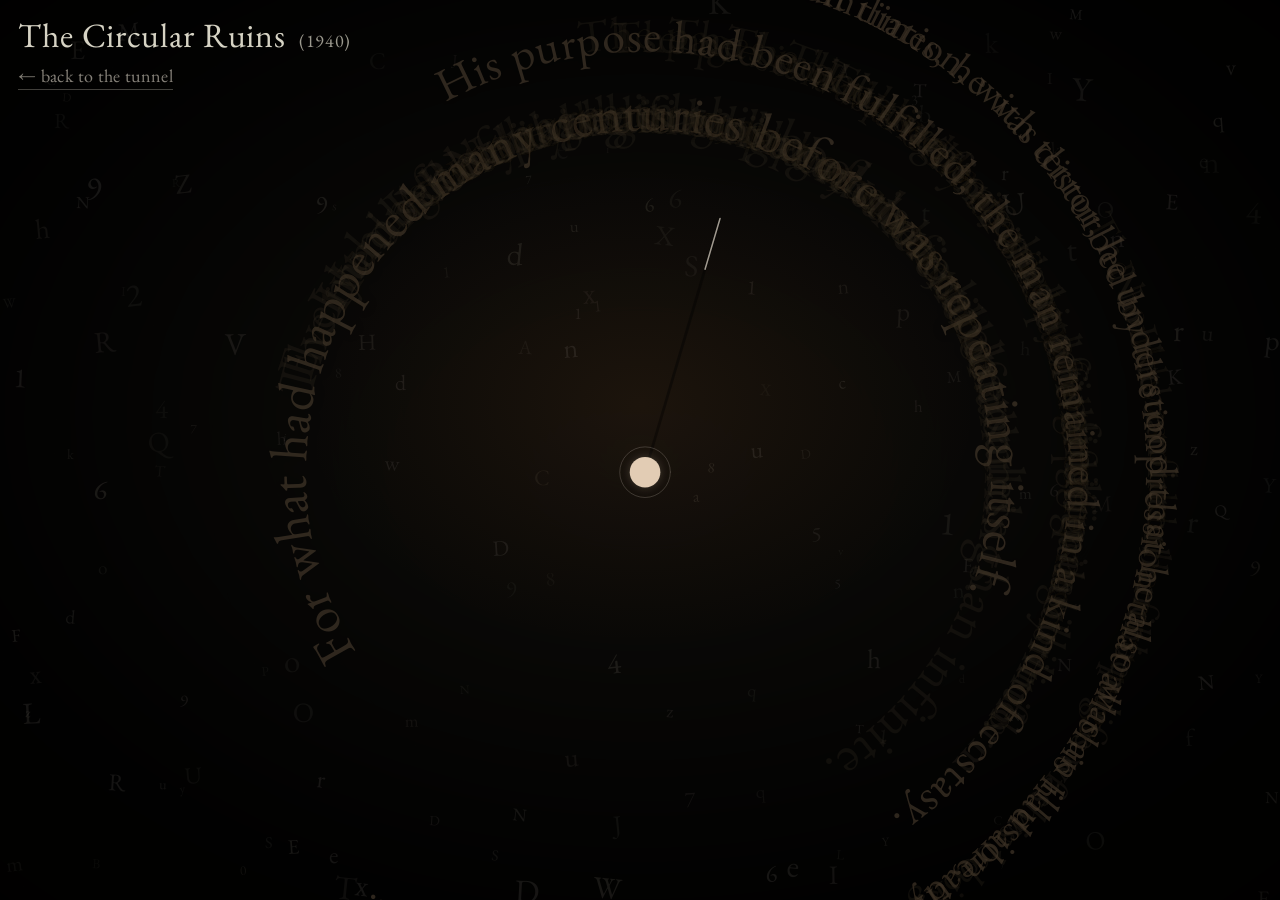
==== page5/index.html @ fccb3b68 "Initial commit" ====
<!doctype html>
<html lang="en">
<head>
  <meta charset="UTF-8" />
  <meta name="viewport" content="width=device-width,initial-scale=1.0" />
  <title>
    The Circular Ruins</title>
  <link rel="stylesheet" href="style.css" />
</head>

<body>
    
  <!-- background layers -->
  <div class="bg" aria-hidden="true"></div>
  <div class="vignette" aria-hidden="true"></div>

  <!-- canvas -->
  <canvas id="c"></canvas>

  <!-- HUD -->
  <header class="hud">
    <div class="title">
      The Circular Ruins <span class="year">(1940)</span>
    </div>

    <a class="backLink" href="../page1/index.html">← back to the tunnel</a>

    <div class="right">
      <button class="pill" id="clear">clear</button>
      <button class="pill" id="shuffle">shuffle</button>
      <button class="pill" id="auto">auto drift: on</button>
    </div>
  </header>

  <script src="script.js"></script>
</body>
</html>
---- page5/style.css ----
@import url('https://fonts.googleapis.com/css2?family=EB+Garamond:wght@400;500;600&display=swap');

:root{
  --bg: #0b0a08;

  /* ink family (used across page) */
  --fg: rgba(177, 146, 113, 0.92);
  --ink: rgba(255, 245, 230, 0.78);
  --ink-strong: rgba(232, 229, 213, 0.92);
  --ink-muted: rgba(255, 245, 230, 0.52);

  /* HUD tokens (shared component) */
  --hud-title-color: var(--ink-strong);
  --hud-link-color: var(--ink-muted);
  --hud-link-hover: var(--ink);
  --hud-underline: rgba(255, 245, 230, 0.25);
  --hud-glow: rgba(255, 245, 230, 0.22);

  /* common shadows */
  --shadow-deep: rgba(255, 245, 230, 0.65);
  --shadow-soft: rgba(255, 245, 230, 0.60);

  /* clock glow */
  --clock-glow-soft: rgba(255, 245, 230, 0.78);
  --clock-glow-warm: rgba(255, 240, 200, 0.14);
}

*{ box-sizing:border-box; }
html,body{ height:100%; }

body{
  margin:0;
  overflow:hidden;
  background: var(--bg);
  font-family: "EB Garamond", Garamond, Georgia, serif;
}

/* ===== background gif layer ===== */
.bg{
  position: fixed;
  inset: 0;
  z-index: 0;
  pointer-events:none;

  background-image: url("https://i.pinimg.com/originals/a3/57/af/a357affe6db74efa3df0bd3ad6b3e158.gif"); /* 로컬 파일 */
  background-size: cover;
  background-position: center;
  background-repeat: no-repeat;

  opacity: .55;               /* <-- 이걸로 “확실히 보이게” */
  filter: contrast(1.15) brightness(1.05) saturate(0.95);
  transform: scale(1.03);
}


/* ===== vignette (sand 느낌 핵심) ===== */
.vignette{
  position: fixed;
  inset: 0%;
  z-index: 1;
  pointer-events:none;

  background:
    radial-gradient(60% 60% at 50% 45%,
      rgba(190,120,60,.10) 0%,
      rgba(0,0,0,0) 44%,
      rgba(0,0,0,.48) 78%,
      rgba(0,0,0,.78) 100%),
    radial-gradient(90% 90% at 50% 50%,
      rgba(0,0,0,0) 0%,
      rgba(0,0,0,.55) 74%,
      rgba(0,0,0,.88) 100%);
}

/* ===== canvas ===== */
#c{
  position: fixed;
  inset: 0;
  width:100%;
  height:100%;
  z-index: 2;
  background: transparent;
}


/* ===== HUD ===== */
.hud{
  position: fixed;
  top: 18px;
  left: 18px;
  z-index: 20;
  user-select:none;
  mix-blend-mode: screen;
}

.title{
  font-weight: 400;
  font-size: 34px;
  letter-spacing: .02em;
  line-height: 1.05;
  color: var(--ink-strong);
  text-shadow:
    0 12px 55px var(--hud-title-shadow-a),
    0 0 22px var(--hud-title-glow);
}

.title .year{
  font-size: 18px;
  opacity: .72;
  margin-left: 6px;
  font-weight: 400;
  color: var(--ink-strong);
}

.backLink,
.backLink:link,
.backLink:visited,
.backLink:active{
  display:inline-block;
  margin-top: 10px;
  font-size: 18px;
  letter-spacing: .02em;
  color: var(--hud-link-color);
  text-decoration: none;
  border-bottom: 1px solid var(--hud-underline);
  padding-bottom: 2px;
  text-shadow: 0 10px 40px var(--hud-link-shadow);
}
.backLink:hover{
  color: var(--hud-link-hover);
  border-bottom-color: var(--hud-underline-hover);
}

.right{
  position: fixed;
  top: 18px;
  right: 18px;
  z-index: 20;
  display:flex;
  gap:10px;
  user-select:none;
}

.pill{
  font-family: "EB Garamond", Garamond, Georgia, serif;
  font-size: 14px;
  letter-spacing: .02em;
  padding: 8px 16px;
  border-radius: 999px;
  border: 1px solid var(--pill-border);
  background: var(--pill-bg);
  color: var(--pill-text);
  cursor: pointer;
}
.pill:hover{
  background: var(--pill-bg-hover);
  border-color: var(--pill-border-hover);
  color: var(--pill-text-hover);
}

@media (max-width: 700px){
  .title{ font-size: 24px; }
  .title .year{ font-size: 16px; }
  .backLink{ font-size: 16px; }
  .pill{ font-size: 13px; padding: 7px 12px; }
  .right{ top: 12px; right: 12px; }
  .hud{ top: 12px; left: 12px; }
}
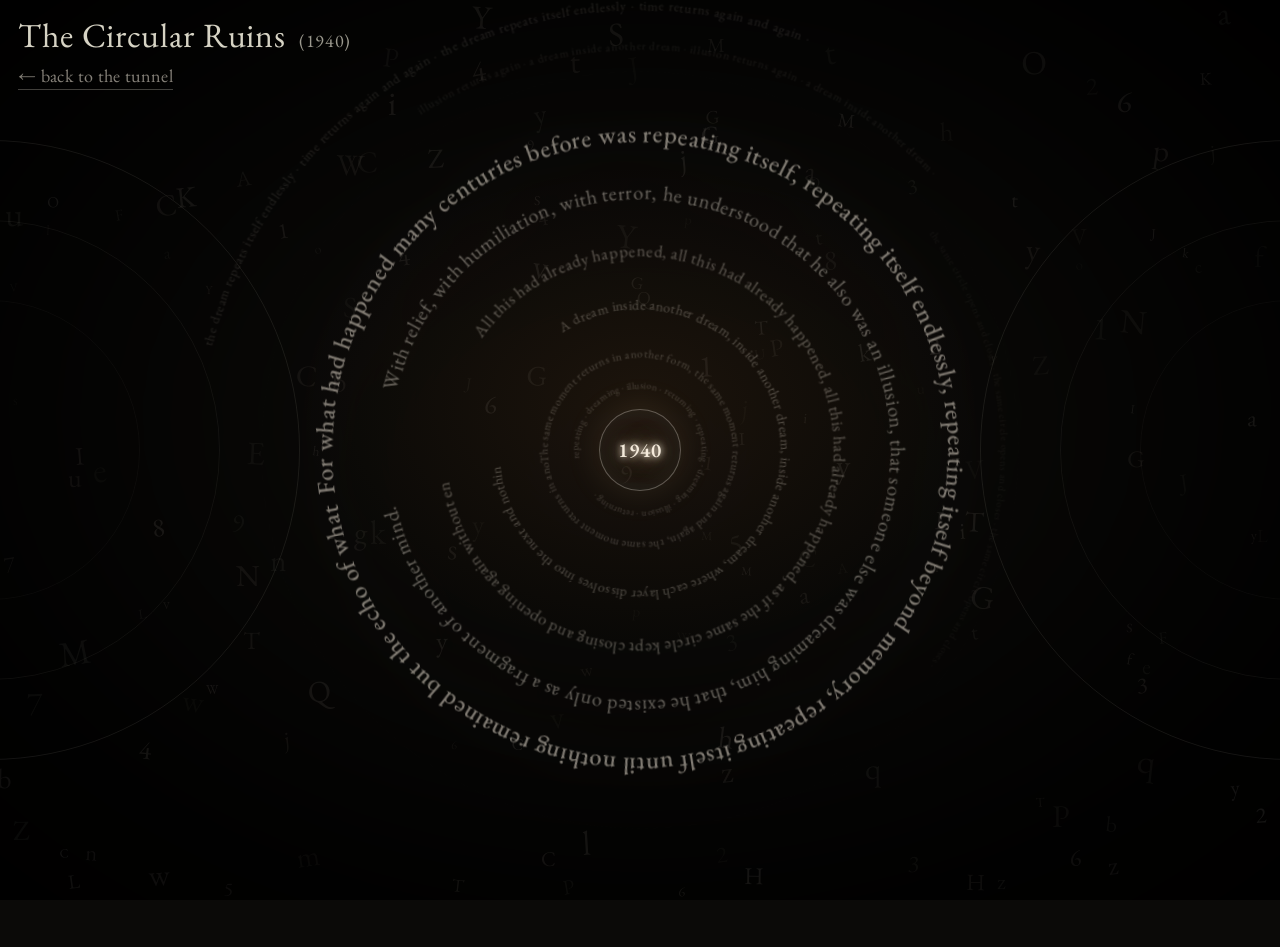
==== commit 96190ef3: "Add files via upload" ====
--- a/page5/index.html
+++ b/page5/index.html
@@ -3,35 +3,138 @@
 <head>
   <meta charset="UTF-8" />
   <meta name="viewport" content="width=device-width,initial-scale=1.0" />
-  <title>
-    The Circular Ruins</title>
+  <title>The Circular Ruins</title>
   <link rel="stylesheet" href="style.css" />
 </head>
 
 <body>
-    
-  <!-- background layers -->
   <div class="bg" aria-hidden="true"></div>
   <div class="vignette" aria-hidden="true"></div>
+  <div class="floatingLetters" aria-hidden="true"></div>
 
-  <!-- canvas -->
-  <canvas id="c"></canvas>
-
-  <!-- HUD -->
   <header class="hud">
     <div class="title">
       The Circular Ruins <span class="year">(1940)</span>
     </div>
+    <a class="backLink" href="../page1/index.html">← back to the tunnel</a>
+  </header>
 
-    <a class="backLink" href="../page1/index.html">← back to the tunnel</a>
+  <main class="content">
+    <section class="type-field">
 
-    <div class="right">
-      <button class="pill" id="clear">clear</button>
-      <button class="pill" id="shuffle">shuffle</button>
-      <button class="pill" id="auto">auto drift: on</button>
-    </div>
-  </header>
+      <svg class="text-map" viewBox="0 0 1000 1000" preserveAspectRatio="xMidYMid meet">
+        <defs>
+          <path id="outer1" d="M500,500 m-500,0 a500,500 0 1,1 1000,0 a500,500 0 1,1 -1000,0" />
+          <path id="outer2" d="M500,500 m-455,0 a455,455 0 1,1 910,0 a455,455 0 1,1 -910,0" />
+          <path id="outer3" d="M500,500 m-410,0 a410,410 0 1,1 820,0 a410,410 0 1,1 -820,0" />
+
+          <path id="ring1" d="M500,500 m-350,0 a350,350 0 1,1 700,0 a350,350 0 1,1 -700,0" />
+          <path id="ring2" d="M500,500 m-285,0 a285,285 0 1,1 570,0 a285,285 0 1,1 -570,0" />
+          <path id="ring3" d="M500,500 m-220,0 a220,220 0 1,1 440,0 a220,220 0 1,1 -440,0" />
+          <path id="ring4" d="M500,500 m-160,0 a160,160 0 1,1 320,0 a160,160 0 1,1 -320,0" />
+          <path id="ring5" d="M500,500 m-105,0 a105,105 0 1,1 210,0 a105,105 0 1,1 -210,0" />
+          <path id="ring6" d="M500,500 m-70,0 a70,70 0 1,1 140,0 a70,70 0 1,1 -140,0" />
+        </defs>
+
+        <g class="ghost-rings" aria-hidden="true">
+          <circle cx="500" cy="500" r="430" />
+          <circle cx="500" cy="500" r="500" />
+          <circle cx="500" cy="500" r="570" />
+          <circle cx="500" cy="500" r="650" />
+        </g>
+
+        <g class="ring-layer ring-outer">
+          <text class="ring-text outer-text" data-index="0">
+            <textPath href="#outer1" startOffset="6%">
+              the dream repeats itself endlessly · time returns again and again · the dream repeats itself endlessly · time returns again and again ·
+            </textPath>
+          </text>
+        </g>
+
+        <g class="ring-layer ring-outer-two">
+          <text class="ring-text outer-text faint" data-index="1">
+            <textPath href="#outer2" startOffset="18%">
+              illusion returns again · a dream inside another dream · illusion returns again · a dream inside another dream ·
+            </textPath>
+          </text>
+        </g>
+
+        <g class="ring-layer ring-outer-three">
+          <text class="ring-text outer-text super-faint" data-index="2">
+            <textPath href="#outer3" startOffset="42%">
+              the same circle opens and closes · the same circle opens and closes · the same circle opens and closes ·
+            </textPath>
+          </text>
+        </g>
+
+        <g class="ring-layer ring-one">
+          <text class="ring-text text-one" data-index="0">
+            <textPath href="#ring1" startOffset="0%">
+              For what had happened many centuries before was repeating itself, repeating itself endlessly, repeating itself beyond memory, repeating itself until nothing remained but the echo of what had already been.
+            </textPath>
+          </text>
+        </g>
+
+        <g class="ring-layer ring-two">
+          <text class="ring-text text-two" data-index="1">
+            <textPath href="#ring2" startOffset="6%">
+              With relief, with humiliation, with terror, he understood that he also was an illusion, that someone else was dreaming him, that he existed only as a fragment of another mind.
+            </textPath>
+          </text>
+        </g>
+
+        <g class="ring-layer ring-three">
+          <text class="ring-text text-three" data-index="2">
+            <textPath href="#ring3" startOffset="12%">
+              All this had already happened, all this had already happened, all this had already happened, as if the same circle kept closing and opening again without end.
+            </textPath>
+          </text>
+        </g>
+
+        <g class="ring-layer ring-four">
+          <text class="ring-text text-four" data-index="3">
+            <textPath href="#ring4" startOffset="18%">
+              A dream inside another dream, inside another dream, inside another dream, where each layer dissolves into the next and nothing is certain.
+            </textPath>
+          </text>
+        </g>
+
+        <g class="ring-layer ring-five">
+          <text class="ring-text text-five" data-index="4">
+            <textPath href="#ring5" startOffset="0%">
+              The same moment returns in another form, the same moment returns again and again, the same moment returns in another form.
+            </textPath>
+          </text>
+        </g>
+
+        <g class="ring-layer ring-six">
+          <text class="ring-text text-six" data-index="5">
+            <textPath href="#ring6" startOffset="0%">
+              repeating · dreaming · illusion · returning · repeating · dreaming · illusion · returning ·
+            </textPath>
+          </text>
+        </g>
+      </svg>
+
+      <div class="side-orbits" aria-hidden="true">
+        <div class="side-orbit left">
+          <span></span><span></span><span></span>
+        </div>
+
+        <div class="side-orbit right">
+          <span></span><span></span><span></span>
+        </div>
+      </div>
+
+      <button class="time-core" type="button" aria-label="Reveal next sentence">
+        <span class="core-number">1940</span>
+      </button>
+
+      <canvas id="page"></canvas>
+
+    </section>
+  </main>
 
   <script src="script.js"></script>
 </body>
-</html>
+</html>
--- a/page5/style.css
+++ b/page5/style.css
@@ -1,115 +1,114 @@
 @import url('https://fonts.googleapis.com/css2?family=EB+Garamond:wght@400;500;600&display=swap');
 
 :root{
-  --bg: #0b0a08;
-
-  /* ink family (used across page) */
-  --fg: rgba(177, 146, 113, 0.92);
-  --ink: rgba(255, 245, 230, 0.78);
-  --ink-strong: rgba(232, 229, 213, 0.92);
-  --ink-muted: rgba(255, 245, 230, 0.52);
-
-  /* HUD tokens (shared component) */
-  --hud-title-color: var(--ink-strong);
-  --hud-link-color: var(--ink-muted);
-  --hud-link-hover: var(--ink);
-  --hud-underline: rgba(255, 245, 230, 0.25);
-  --hud-glow: rgba(255, 245, 230, 0.22);
-
-  /* common shadows */
-  --shadow-deep: rgba(255, 245, 230, 0.65);
-  --shadow-soft: rgba(255, 245, 230, 0.60);
-
-  /* clock glow */
-  --clock-glow-soft: rgba(255, 245, 230, 0.78);
-  --clock-glow-warm: rgba(255, 240, 200, 0.14);
+  --bg:#0b0a08;
+  --ink:rgba(255,245,230,.78);
+  --ink-strong:rgba(232,229,213,.92);
+  --ink-muted:rgba(255,245,230,.52);
+  --hud-underline:rgba(255,245,230,.25);
 }
 
 *{ box-sizing:border-box; }
-html,body{ height:100%; }
+
+html, body{
+  width:100%;
+  height:100%;
+}
 
 body{
   margin:0;
   overflow:hidden;
-  background: var(--bg);
-  font-family: "EB Garamond", Garamond, Georgia, serif;
-}
-
-/* ===== background gif layer ===== */
+  background:var(--bg);
+  font-family:"EB Garamond", Garamond, Georgia, serif;
+  color:var(--ink);
+}
+
 .bg{
-  position: fixed;
-  inset: 0;
-  z-index: 0;
-  pointer-events:none;
-
-  background-image: url("https://i.pinimg.com/originals/a3/57/af/a357affe6db74efa3df0bd3ad6b3e158.gif"); /* 로컬 파일 */
-  background-size: cover;
-  background-position: center;
-  background-repeat: no-repeat;
-
-  opacity: .55;               /* <-- 이걸로 “확실히 보이게” */
-  filter: contrast(1.15) brightness(1.05) saturate(0.95);
-  transform: scale(1.03);
-}
-
-
-/* ===== vignette (sand 느낌 핵심) ===== */
+  position:fixed;
+  inset:0;
+  z-index:0;
+  pointer-events:none;
+  background-image:url("https://i.pinimg.com/originals/a3/57/af/a357affe6db74efa3df0bd3ad6b3e158.gif");
+  background-size:cover;
+  background-position:center;
+  background-repeat:no-repeat;
+  opacity:.55;
+  filter:contrast(1.15) brightness(1.05) saturate(.95);
+  transform:scale(1.03);
+}
+
 .vignette{
-  position: fixed;
-  inset: 0%;
-  z-index: 1;
-  pointer-events:none;
-
+  position:fixed;
+  inset:0;
+  z-index:1;
+  pointer-events:none;
   background:
-    radial-gradient(60% 60% at 50% 45%,
+    radial-gradient(62% 62% at 50% 45%,
       rgba(190,120,60,.10) 0%,
-      rgba(0,0,0,0) 44%,
+      rgba(0,0,0,0) 43%,
       rgba(0,0,0,.48) 78%,
-      rgba(0,0,0,.78) 100%),
+      rgba(0,0,0,.80) 100%),
     radial-gradient(90% 90% at 50% 50%,
       rgba(0,0,0,0) 0%,
       rgba(0,0,0,.55) 74%,
-      rgba(0,0,0,.88) 100%);
-}
-
-/* ===== canvas ===== */
-#c{
-  position: fixed;
-  inset: 0;
-  width:100%;
-  height:100%;
-  z-index: 2;
-  background: transparent;
-}
-
-
-/* ===== HUD ===== */
+      rgba(0,0,0,.90) 100%);
+}
+
+.floatingLetters{
+  position:fixed;
+  inset:0;
+  z-index:3;
+  pointer-events:none;
+  overflow:hidden;
+}
+
+.floatingLetters span{
+  position:absolute;
+  display:block;
+  color:rgba(255,245,225,.42);
+  line-height:1;
+  opacity:.08;
+  text-shadow:0 0 18px rgba(255,245,225,.12);
+  animation-name:letterFloat;
+  animation-timing-function:ease-in-out;
+  animation-iteration-count:infinite;
+  animation-direction:alternate;
+  will-change:transform, opacity;
+}
+
+@keyframes letterFloat{
+  from{
+    transform:translate3d(0,0,0) rotate(var(--rot));
+    opacity:var(--alpha);
+  }
+  to{
+    transform:translate3d(var(--dx), var(--dy), 0) rotate(calc(var(--rot) + 8deg));
+    opacity:calc(var(--alpha) + .035);
+  }
+}
+
 .hud{
-  position: fixed;
-  top: 18px;
-  left: 18px;
-  z-index: 20;
+  position:fixed;
+  top:18px;
+  left:18px;
+  z-index:30;
   user-select:none;
-  mix-blend-mode: screen;
+  mix-blend-mode:screen;
 }
 
 .title{
-  font-weight: 400;
-  font-size: 34px;
-  letter-spacing: .02em;
-  line-height: 1.05;
-  color: var(--ink-strong);
-  text-shadow:
-    0 12px 55px var(--hud-title-shadow-a),
-    0 0 22px var(--hud-title-glow);
+  font-weight:400;
+  font-size:34px;
+  letter-spacing:.02em;
+  line-height:1.05;
+  color:var(--ink-strong);
 }
 
 .title .year{
-  font-size: 18px;
-  opacity: .72;
-  margin-left: 6px;
-  font-weight: 400;
-  color: var(--ink-strong);
+  font-size:18px;
+  opacity:.72;
+  margin-left:6px;
+  font-weight:400;
 }
 
 .backLink,
@@ -117,52 +116,347 @@
 .backLink:visited,
 .backLink:active{
   display:inline-block;
-  margin-top: 10px;
-  font-size: 18px;
-  letter-spacing: .02em;
-  color: var(--hud-link-color);
-  text-decoration: none;
-  border-bottom: 1px solid var(--hud-underline);
-  padding-bottom: 2px;
-  text-shadow: 0 10px 40px var(--hud-link-shadow);
-}
+  margin-top:10px;
+  font-size:18px;
+  letter-spacing:.02em;
+  color:var(--ink-muted);
+  text-decoration:none;
+  border-bottom:1px solid var(--hud-underline);
+  padding-bottom:2px;
+}
+
 .backLink:hover{
-  color: var(--hud-link-hover);
-  border-bottom-color: var(--hud-underline-hover);
-}
-
-.right{
-  position: fixed;
-  top: 18px;
-  right: 18px;
-  z-index: 20;
+  color:var(--ink);
+  border-bottom-color:rgba(255,245,230,.55);
+}
+
+.content{
+  position:relative;
+  z-index:5;
+  width:100%;
+  height:100vh;
   display:flex;
-  gap:10px;
-  user-select:none;
-}
-
-.pill{
-  font-family: "EB Garamond", Garamond, Georgia, serif;
-  font-size: 14px;
-  letter-spacing: .02em;
-  padding: 8px 16px;
-  border-radius: 999px;
-  border: 1px solid var(--pill-border);
-  background: var(--pill-bg);
-  color: var(--pill-text);
-  cursor: pointer;
-}
-.pill:hover{
-  background: var(--pill-bg-hover);
-  border-color: var(--pill-border-hover);
-  color: var(--pill-text-hover);
-}
-
-@media (max-width: 700px){
-  .title{ font-size: 24px; }
-  .title .year{ font-size: 16px; }
-  .backLink{ font-size: 16px; }
-  .pill{ font-size: 13px; padding: 7px 12px; }
-  .right{ top: 12px; right: 12px; }
-  .hud{ top: 12px; left: 12px; }
-}
+  align-items:center;
+  justify-content:center;
+}
+
+.type-field{
+  position:relative;
+  width:100vw;
+  height:100vh;
+}
+
+.text-map{
+  position:absolute;
+  left:50%;
+  top:50%;
+  width:min(880px, 72vw);
+  height:min(880px, 72vw);
+  transform:translate(-50%, -50%) rotate(-8deg);
+  overflow:visible;
+  filter:drop-shadow(0 0 22px rgba(255,240,210,.10));
+  z-index:4;
+}
+
+.ghost-rings{
+  transform-box:view-box;
+  transform-origin:500px 500px;
+  animation:ghostRotate 160s linear infinite;
+  pointer-events:none;
+}
+
+.ghost-rings circle{
+  fill:none;
+  stroke:rgba(255,245,230,.08);
+  stroke-width:1px;
+  filter:blur(.5px);
+}
+
+.ghost-rings circle:nth-child(1){ opacity:.08; }
+.ghost-rings circle:nth-child(2){ opacity:.055; }
+.ghost-rings circle:nth-child(3){ opacity:.04; }
+.ghost-rings circle:nth-child(4){ opacity:.028; }
+
+@keyframes ghostRotate{
+  from{ transform:rotate(0deg); }
+  to{ transform:rotate(360deg); }
+}
+
+.ring-layer{
+  transform-box:view-box;
+  transform-origin:500px 500px;
+  will-change:transform;
+  backface-visibility:hidden;
+}
+
+.ring-outer{ animation:ringCounter 170s linear infinite; }
+.ring-outer-two{ animation:ringClockwise 155s linear infinite; }
+.ring-outer-three{ animation:ringCounter 140s linear infinite; }
+
+.ring-one{ animation:ringClockwise 130s linear infinite; }
+.ring-two{ animation:ringCounter 118s linear infinite; }
+.ring-three{ animation:ringClockwise 104s linear infinite; }
+.ring-four{ animation:ringCounter 92s linear infinite; }
+.ring-five{ animation:ringClockwise 80s linear infinite; }
+.ring-six{ animation:ringCounter 68s linear infinite; }
+
+@keyframes ringClockwise{
+  from{ transform:rotate(0deg); }
+  to{ transform:rotate(360deg); }
+}
+
+@keyframes ringCounter{
+  from{ transform:rotate(360deg); }
+  to{ transform:rotate(0deg); }
+}
+
+.ring-text{
+  font-family:"EB Garamond", Garamond, Georgia, serif;
+  fill:rgba(255,245,230,.72);
+  cursor:pointer;
+  transition:fill .25s ease, opacity .25s ease, filter .25s ease;
+}
+
+.ring-text:hover{
+  fill:rgba(255,245,230,.96);
+  filter:drop-shadow(0 0 18px rgba(255,240,210,.30));
+}
+
+.outer-text{
+  font-size:15px;
+  font-weight:400;
+  letter-spacing:.07em;
+  opacity:.18;
+}
+
+.outer-text.faint{
+  font-size:13px;
+  opacity:.12;
+}
+
+.outer-text.super-faint{
+  font-size:12px;
+  opacity:.08;
+}
+
+.text-one{
+  font-size:28px;
+  font-weight:500;
+  letter-spacing:.035em;
+  opacity:.68;
+}
+
+.text-two{
+  font-size:23px;
+  font-weight:400;
+  letter-spacing:.035em;
+  opacity:.56;
+}
+
+.text-three{
+  font-size:19px;
+  font-weight:400;
+  letter-spacing:.035em;
+  opacity:.48;
+}
+
+.text-four{
+  font-size:16px;
+  font-weight:400;
+  letter-spacing:.035em;
+  opacity:.40;
+}
+
+.text-five{
+  font-size:13px;
+  font-weight:400;
+  letter-spacing:.045em;
+  opacity:.34;
+}
+
+.text-six{
+  font-size:11px;
+  font-weight:400;
+  letter-spacing:.05em;
+  opacity:.30;
+}
+
+.side-orbits{
+  position:absolute;
+  inset:0;
+  z-index:2;
+  pointer-events:none;
+  overflow:hidden;
+}
+
+.side-orbit{
+  position:absolute;
+  width:620px;
+  height:620px;
+  top:50%;
+  transform:translateY(-50%);
+  opacity:.34;
+}
+
+.side-orbit.left{
+  left:-320px;
+}
+
+.side-orbit.right{
+  right:-320px;
+}
+
+.side-orbit span{
+  position:absolute;
+  inset:0;
+  border:1px solid rgba(255,245,230,.24);
+  border-radius:50%;
+}
+
+.side-orbit span:nth-child(2){
+  inset:80px;
+  opacity:.65;
+}
+
+.side-orbit span:nth-child(3){
+  inset:160px;
+  opacity:.42;
+}
+
+@keyframes sideRotate{
+  from{ transform:translateY(-50%) rotate(0deg); }
+  to{ transform:translateY(-50%) rotate(360deg); }
+}
+
+@keyframes sideRotateReverse{
+  from{ transform:translateY(-50%) rotate(360deg); }
+  to{ transform:translateY(-50%) rotate(0deg); }
+}
+
+.time-core{
+  position:absolute;
+  left:50%;
+  top:50%;
+  transform:translate(-50%, -50%);
+  z-index:7;
+  width:82px;
+  height:82px;
+  border-radius:50%;
+  border:1px solid rgba(255,245,230,.30);
+  background:rgba(255,245,230,.025);
+  color:rgba(255,245,230,.64);
+  font-family:"EB Garamond", Garamond, Georgia, serif;
+  cursor:pointer;
+  box-shadow:
+    0 0 38px rgba(255,222,170,.10),
+    inset 0 0 24px rgba(255,230,190,.05);
+  transition:color .25s ease, box-shadow .25s ease, scale .25s ease;
+}
+
+.time-core:hover{
+  scale:1.12;
+  color:rgba(255,245,230,1);
+  border-color:rgba(255,245,230,.95);
+  background:rgba(255,245,230,.10);
+
+  box-shadow:
+    0 0 18px rgba(255,245,230,.95),
+    0 0 45px rgba(255,235,190,.75),
+    0 0 95px rgba(255,210,150,.45),
+    0 0 150px rgba(255,180,100,.25),
+    inset 0 0 30px rgba(255,245,230,.22);
+}
+
+.time-core:hover .core-number{
+  text-shadow:
+    0 0 10px rgba(255,245,230,1),
+    0 0 28px rgba(255,235,190,.9),
+    0 0 58px rgba(255,210,150,.55);
+}
+
+.core-number{
+  font-size:20px;
+  letter-spacing:.05em;
+  font-weight:600;
+  color:rgba(255,245,230,.92);
+  text-shadow:
+    0 0 6px rgba(255,245,230,.9),
+    0 0 14px rgba(255,235,200,.7),
+    0 0 28px rgba(255,210,150,.5),
+    0 0 60px rgba(255,180,100,.25);
+}
+
+#page{
+  position:absolute;
+  inset:0;
+  width:100%;
+  height:100%;
+  z-index:6;
+  pointer-events:none;
+}
+
+@media (max-width:700px){
+  .hud{
+    top:12px;
+    left:12px;
+  }
+
+  .title{
+    font-size:24px;
+  }
+
+  .title .year{
+    font-size:16px;
+  }
+
+  .backLink{
+    font-size:16px;
+  }
+
+  .text-map{
+    width:96vw;
+    height:96vw;
+  }
+
+  .side-orbit{
+    width:420px;
+    height:420px;
+    opacity:.26;
+  }
+
+  .side-orbit.left{
+    left:-260px;
+  }
+
+  .side-orbit.right{
+    right:-260px;
+  }
+
+  .side-orbit span:nth-child(2){
+    inset:60px;
+  }
+
+  .side-orbit span:nth-child(3){
+    inset:120px;
+  }
+
+  .outer-text{ font-size:12px; }
+  .outer-text.faint{ font-size:11px; }
+  .outer-text.super-faint{ font-size:10px; }
+
+  .text-one{ font-size:22px; }
+  .text-two{ font-size:19px; }
+  .text-three{ font-size:16px; }
+  .text-four{ font-size:14px; }
+  .text-five{ font-size:12px; }
+  .text-six{ font-size:10px; }
+
+  .time-core{
+    width:70px;
+    height:70px;
+  }
+
+  .core-number{
+    font-size:17px;
+  }
+}
